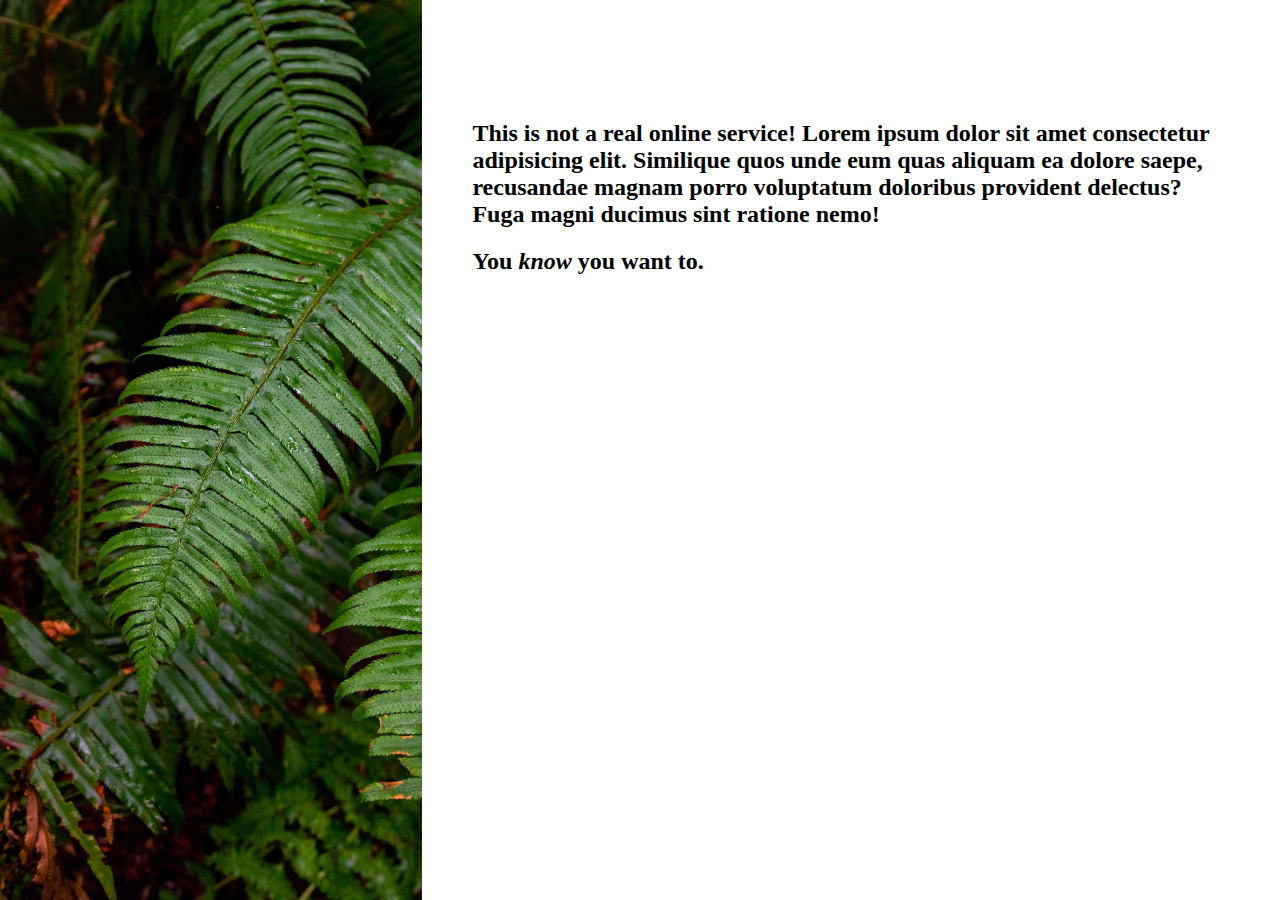
==== index.html @ a87145fd "Updated html and css Added divs and flexbox" ====
<!DOCTYPE html>
<html lang="en">
  <head>
    <meta charset="UTF-8" />
    <meta http-equiv="X-UA-Compatible" content="IE=edge" />
    <meta name="viewport" content="width=device-width, initial-scale=1.0" />
    <meta name="description" content="" />
    <meta name="keywords" content="" />
    <link rel="stylesheet" href="style.css" />
    <title>Sign-Up Form</title>
  </head>
  <body>
    <div class="main">
      <div class="left"></div>
      <div class="right">
        <h2>
          This is not a real online service! Lorem ipsum dolor sit amet
          consectetur adipisicing elit. Similique quos unde eum quas aliquam ea
          dolore saepe, recusandae magnam porro voluptatum doloribus provident
          delectus? Fuga magni ducimus sint ratione nemo!
        </h2>
        <h2>You <span class="italic">know</span> you want to.</h2>
      </div>
    </div>
  </body>
</html>
---- style.css ----
/* @font-face kit by Fonts2u (https://fonts2u.com) */
@font-face {
  font-family: "Norse";
  src: url("Font/Norse.eot?") format("eot"),
    url("Font/Norse.woff") format("woff"),
    url("Font/Norse.ttf") format("truetype"),
    url("Font/Norse.svg#Norse") format("svg");
  font-weight: normal;
  font-style: normal;
}

h1 {
  font-family: "Norse";
}

body {
  margin: 0;
  padding: 0;
}

.main {
  display: flex;
  height: 100vh;
}

.left {
  background-image: url("Images/background.avif");
  background-size: cover;
  flex-grow: 1;
  min-width: 33%;
}

.right {
  flex-grow: 2;
  padding: 100px 50px;
}

.italic {
  font-style: italic;
}
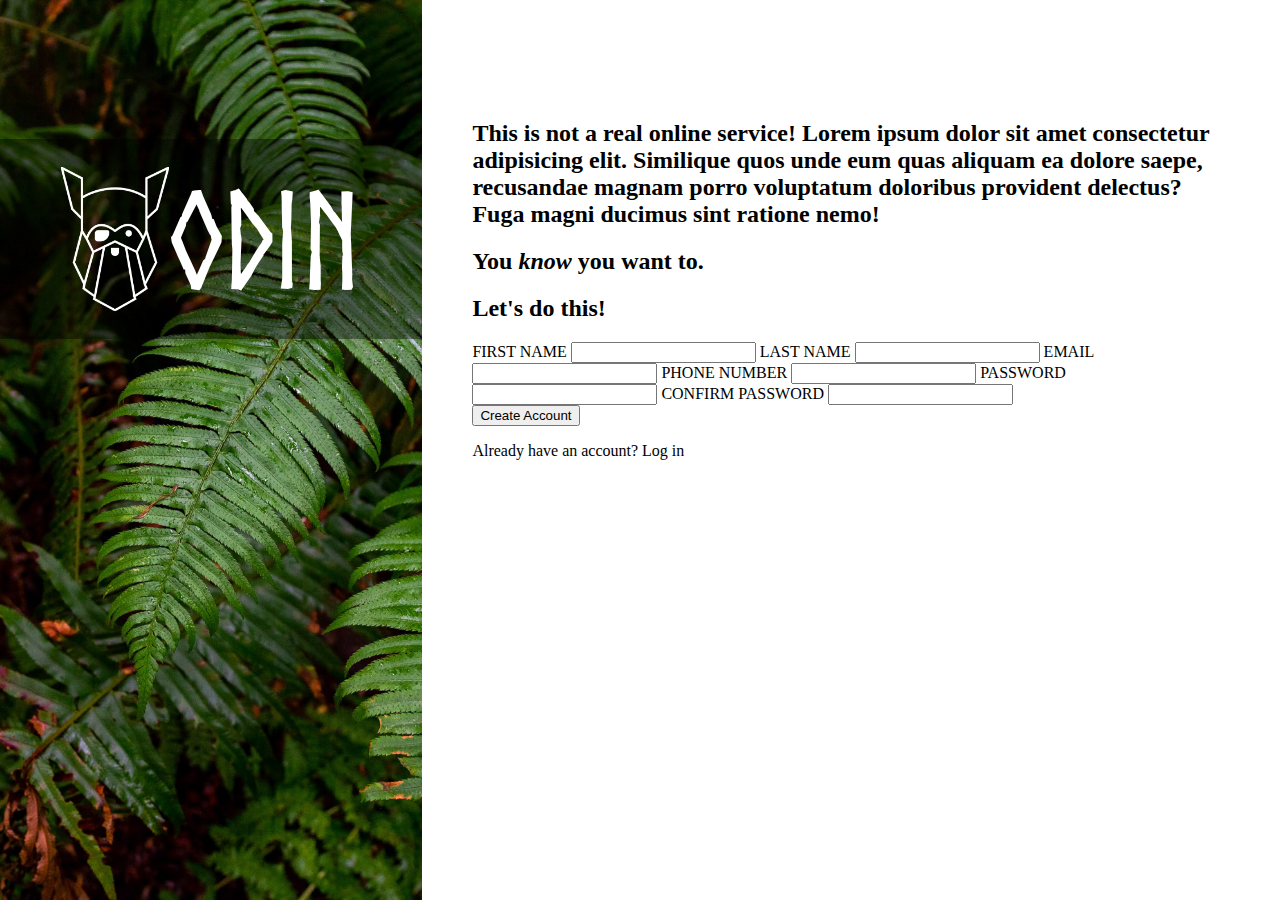
==== commit 49761df8: "Updated html and css" ====
--- a/index.html
+++ b/index.html
@@ -11,7 +11,14 @@
   </head>
   <body>
     <div class="main">
-      <div class="left"></div>
+      <div class="left">
+        <div class="logo">
+          <img src="Images/odin-lined.png" alt="odin" srcset="" />
+          <div class="logo-text">
+            <h1>ODIN</h1>
+          </div>
+        </div>
+      </div>
       <div class="right">
         <h2>
           This is not a real online service! Lorem ipsum dolor sit amet
@@ -20,6 +27,25 @@
           delectus? Fuga magni ducimus sint ratione nemo!
         </h2>
         <h2>You <span class="italic">know</span> you want to.</h2>
+        <div>
+          <h2>Let's do this!</h2>
+          <form action="" method="post">
+            <label for="fname">FIRST NAME</label>
+            <input type="text" name="first_name" id="fname" />
+            <label for="lname">LAST NAME</label>
+            <input type="text" name="last_name" id="lname" />
+            <label for="email">EMAIL</label>
+            <input type="email" name="email" id="email" />
+            <label for="phone">PHONE NUMBER</label>
+            <input type="tel" name="phone" id="phone" />
+            <label for="pwd">PASSWORD</label>
+            <input type="password" name="pwd" id="pwd" />
+            <label for="confpwd">CONFIRM PASSWORD</label>
+            <input type="password" name="confpwd" id="confpwd" />
+          </form>
+          <button type="submit">Create Account</button>
+          <p>Already have an account? Log in</p>
+        </div>
       </div>
     </div>
   </body>
--- a/style.css
+++ b/style.css
@@ -11,6 +11,12 @@
 
 h1 {
   font-family: "Norse";
+  color: white;
+  font-size: 8rem;
+}
+
+img {
+  height: 9rem;
 }
 
 body {
@@ -38,3 +44,12 @@
 .italic {
   font-style: italic;
 }
+
+.logo {
+  height: 200px;
+  background-color: hsl(0, 0%, 0%, 0.4);
+  margin-top: 33%;
+  display: flex;
+  justify-content: center;
+  align-items: center;
+}
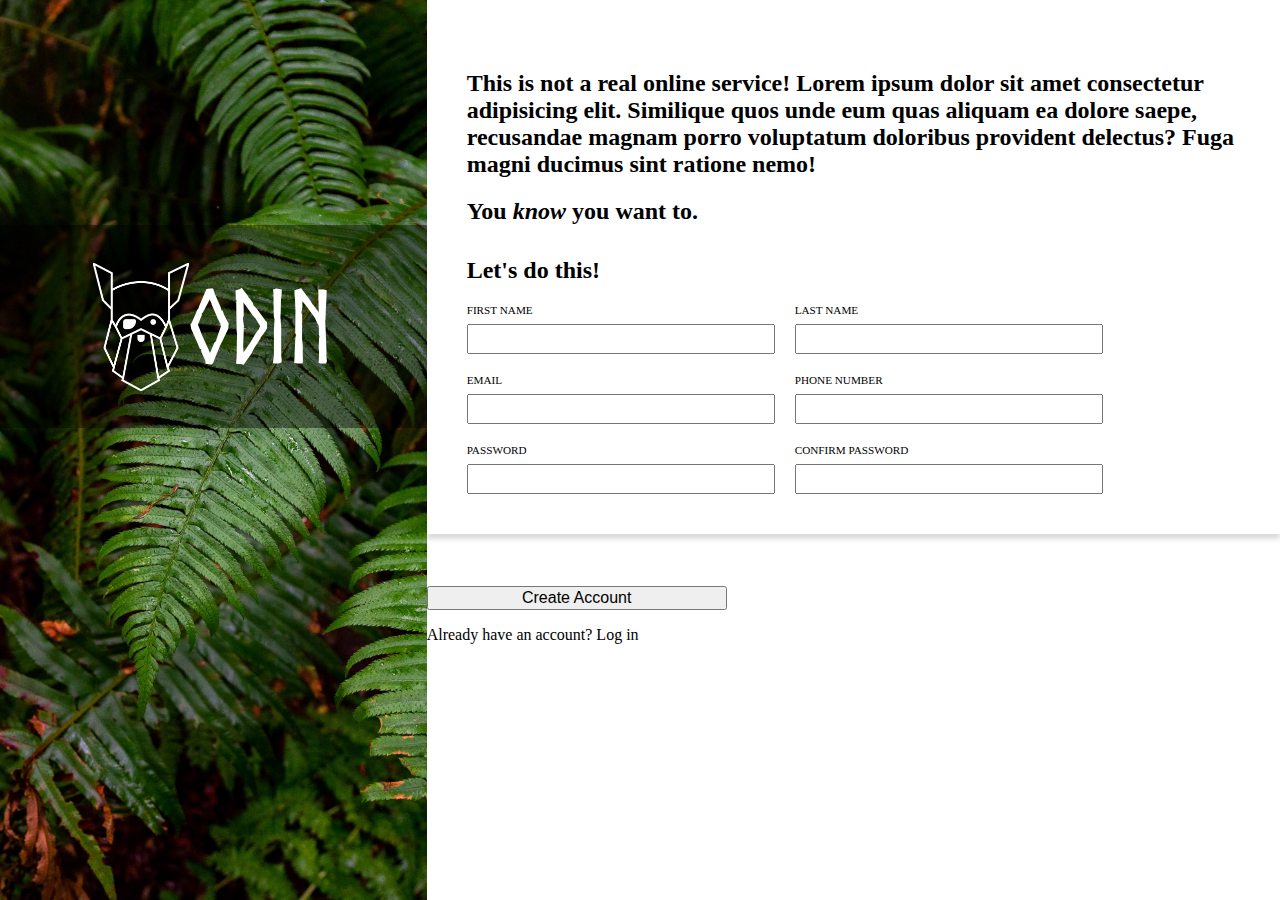
==== commit 53269d71: "Updaded form fields" ====
--- a/index.html
+++ b/index.html
@@ -14,38 +14,52 @@
       <div class="left">
         <div class="logo">
           <img src="Images/odin-lined.png" alt="odin" srcset="" />
-          <div class="logo-text">
-            <h1>ODIN</h1>
-          </div>
+          <h1 class="logo-text">ODIN</h1>
         </div>
       </div>
       <div class="right">
-        <h2>
+        <h2 class="top-text">
           This is not a real online service! Lorem ipsum dolor sit amet
           consectetur adipisicing elit. Similique quos unde eum quas aliquam ea
           dolore saepe, recusandae magnam porro voluptatum doloribus provident
           delectus? Fuga magni ducimus sint ratione nemo!
         </h2>
-        <h2>You <span class="italic">know</span> you want to.</h2>
-        <div>
-          <h2>Let's do this!</h2>
-          <form action="" method="post">
-            <label for="fname">FIRST NAME</label>
-            <input type="text" name="first_name" id="fname" />
-            <label for="lname">LAST NAME</label>
-            <input type="text" name="last_name" id="lname" />
-            <label for="email">EMAIL</label>
-            <input type="email" name="email" id="email" />
-            <label for="phone">PHONE NUMBER</label>
-            <input type="tel" name="phone" id="phone" />
-            <label for="pwd">PASSWORD</label>
-            <input type="password" name="pwd" id="pwd" />
-            <label for="confpwd">CONFIRM PASSWORD</label>
-            <input type="password" name="confpwd" id="confpwd" />
-          </form>
-          <button type="submit">Create Account</button>
+        <h2 class="top-text">
+          You <span class="italic">know</span> you want to.
+        </h2>
+        <form action="#" method="post">
+          <div class="form-block">
+            <h2 class="form-header">Let's do this!</h2>
+            <div class="form-container">
+              <div class="inputs">
+                <label for="fname">FIRST NAME </label>
+                <input type="text" name="first_name" id="fname" />
+              </div>
+              <div class="inputs">
+                <label for="lname">LAST NAME </label>
+                <input type="text" name="last_name" id="lname" />
+              </div>
+              <div class="inputs">
+                <label for="email">EMAIL </label>
+                <input type="email" name="email" id="email" />
+              </div>
+              <div class="inputs">
+                <label for="phone">PHONE NUMBER </label>
+                <input type="tel" name="phone" id="phone" />
+              </div>
+              <div class="inputs">
+                <label for="pwd">PASSWORD </label>
+                <input type="password" name="pwd" id="pwd" />
+              </div>
+              <div class="inputs">
+                <label for="confpwd">CONFIRM PASSWORD </label>
+                <input type="password" name="confpwd" id="confpwd" />
+              </div>
+            </div>
+          </div>
+          <input type="submit" value="Create Account" />
           <p>Already have an account? Log in</p>
-        </div>
+        </form>
       </div>
     </div>
   </body>
--- a/style.css
+++ b/style.css
@@ -12,16 +12,55 @@
 h1 {
   font-family: "Norse";
   color: white;
-  font-size: 8rem;
+  font-size: calc(2rem + 5vw);
 }
 
 img {
-  height: 9rem;
+  height: calc(4rem + 5vw);
 }
 
 body {
   margin: 0;
   padding: 0;
+}
+
+label {
+  font-size: 0.7rem;
+  margin-bottom: 0.5rem;
+}
+
+input {
+  min-width: 300px;
+  line-height: 1.5rem;
+  font-size: 1rem;
+}
+input[type="submit"] {
+  margin-top: 20px;
+}
+
+.form-block {
+  margin: 2rem 0;
+  box-shadow: rgba(0, 0, 0, 0.15) 0px 5px 5px;
+}
+
+.form-container {
+  display: flex;
+  flex-flow: row wrap;
+  gap: 20px;
+  max-width: 900px;
+  position: relative;
+  left: 40px;
+  padding-bottom: 40px;
+}
+
+.form-header {
+  position: relative;
+  left: 40px;
+}
+
+.inputs {
+  display: flex;
+  flex-flow: column wrap;
 }
 
 .main {
@@ -32,13 +71,12 @@
 .left {
   background-image: url("Images/background.avif");
   background-size: cover;
-  flex-grow: 1;
-  min-width: 33%;
+  flex: 1;
 }
 
 .right {
-  flex-grow: 2;
-  padding: 100px 50px;
+  padding-top: 50px;
+  flex: 2;
 }
 
 .italic {
@@ -46,10 +84,14 @@
 }
 
 .logo {
-  height: 200px;
+  height: calc(75px + 10vw);
   background-color: hsl(0, 0%, 0%, 0.4);
-  margin-top: 33%;
+  margin-top: 25vh;
   display: flex;
   justify-content: center;
   align-items: center;
 }
+
+.top-text {
+  padding: 0 40px;
+}
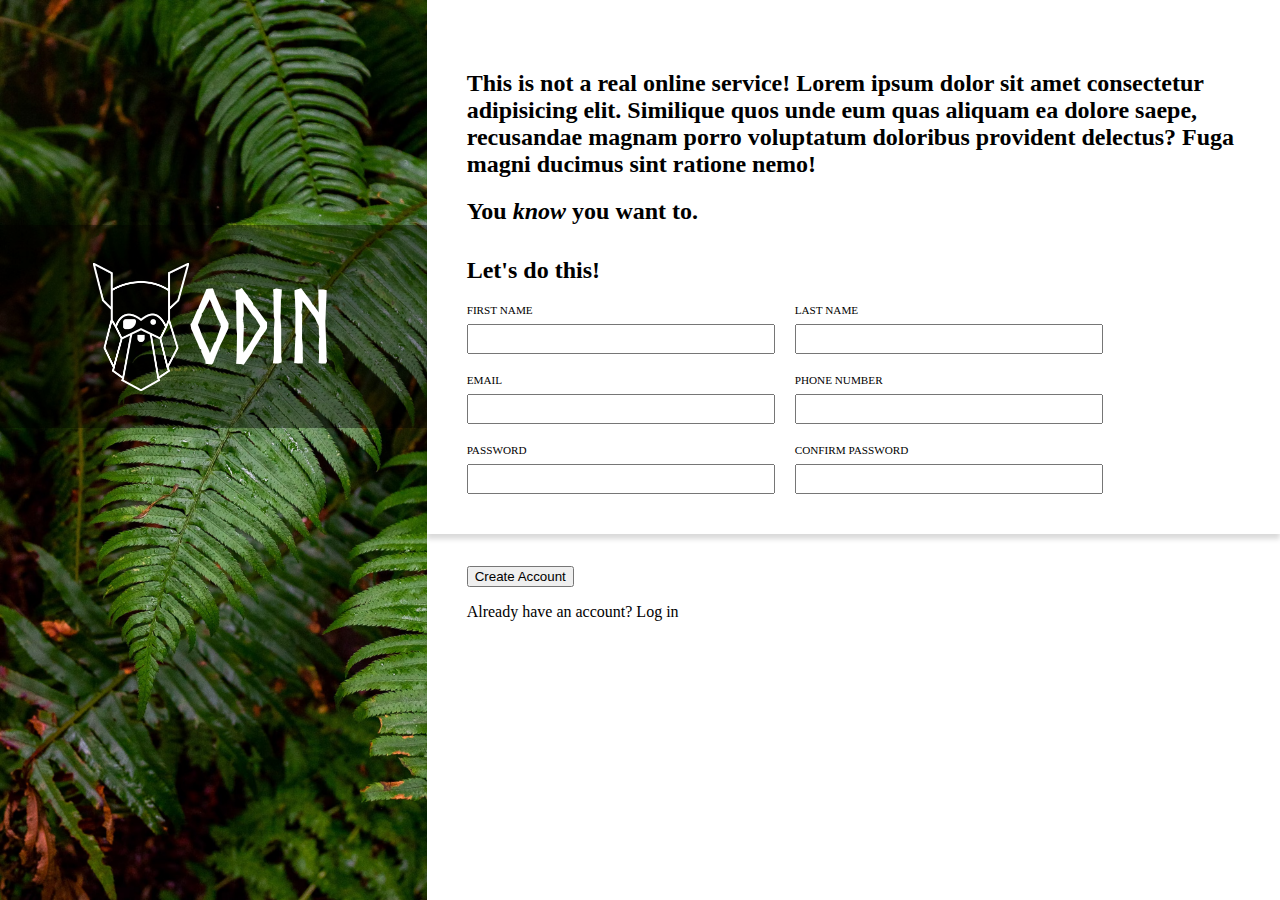
==== commit a6b44807: "Removed general style from submit" ====
--- a/index.html
+++ b/index.html
@@ -57,8 +57,10 @@
               </div>
             </div>
           </div>
-          <input type="submit" value="Create Account" />
-          <p>Already have an account? Log in</p>
+          <div class="submit">
+            <input type="submit" value="Create Account" />
+            <p>Already have an account? Log in</p>
+          </div>
         </form>
       </div>
     </div>
--- a/style.css
+++ b/style.css
@@ -29,13 +29,15 @@
   margin-bottom: 0.5rem;
 }
 
-input {
+input:not([type="submit"]) {
   min-width: 300px;
   line-height: 1.5rem;
   font-size: 1rem;
 }
-input[type="submit"] {
-  margin-top: 20px;
+
+.submit {
+  margin-top: 30px;
+  margin-left: 40px;
 }
 
 .form-block {
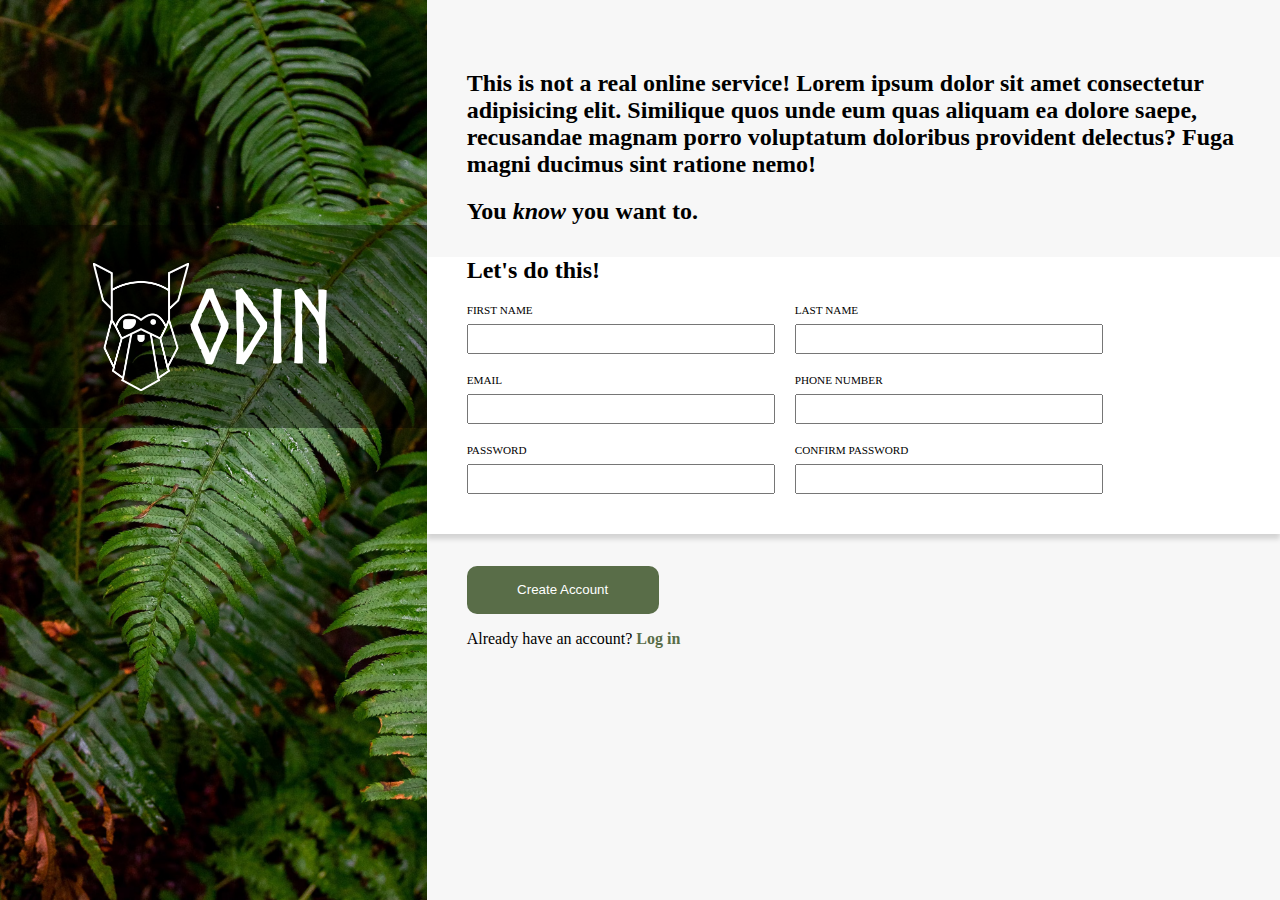
==== commit 32bb0687: "Updated right panel Added background color Updated button style Added span to log in" ====
--- a/index.html
+++ b/index.html
@@ -59,7 +59,7 @@
           </div>
           <div class="submit">
             <input type="submit" value="Create Account" />
-            <p>Already have an account? Log in</p>
+            <p>Already have an account? <span class="log-in">Log in</span></p>
           </div>
         </form>
       </div>
--- a/style.css
+++ b/style.css
@@ -35,6 +35,15 @@
   font-size: 1rem;
 }
 
+input[type="submit"] {
+  background-color: #596d48;
+  color: white;
+  height: 3rem;
+  width: 12rem;
+  border: none;
+  border-radius: 10px;
+}
+
 .submit {
   margin-top: 30px;
   margin-left: 40px;
@@ -43,6 +52,7 @@
 .form-block {
   margin: 2rem 0;
   box-shadow: rgba(0, 0, 0, 0.15) 0px 5px 5px;
+  background-color: white;
 }
 
 .form-container {
@@ -79,6 +89,7 @@
 .right {
   padding-top: 50px;
   flex: 2;
+  background-color: rgba(227, 227, 227, 0.3);
 }
 
 .italic {
@@ -97,3 +108,8 @@
 .top-text {
   padding: 0 40px;
 }
+
+.log-in {
+  color: #596d48;
+  font-weight: bold;
+}
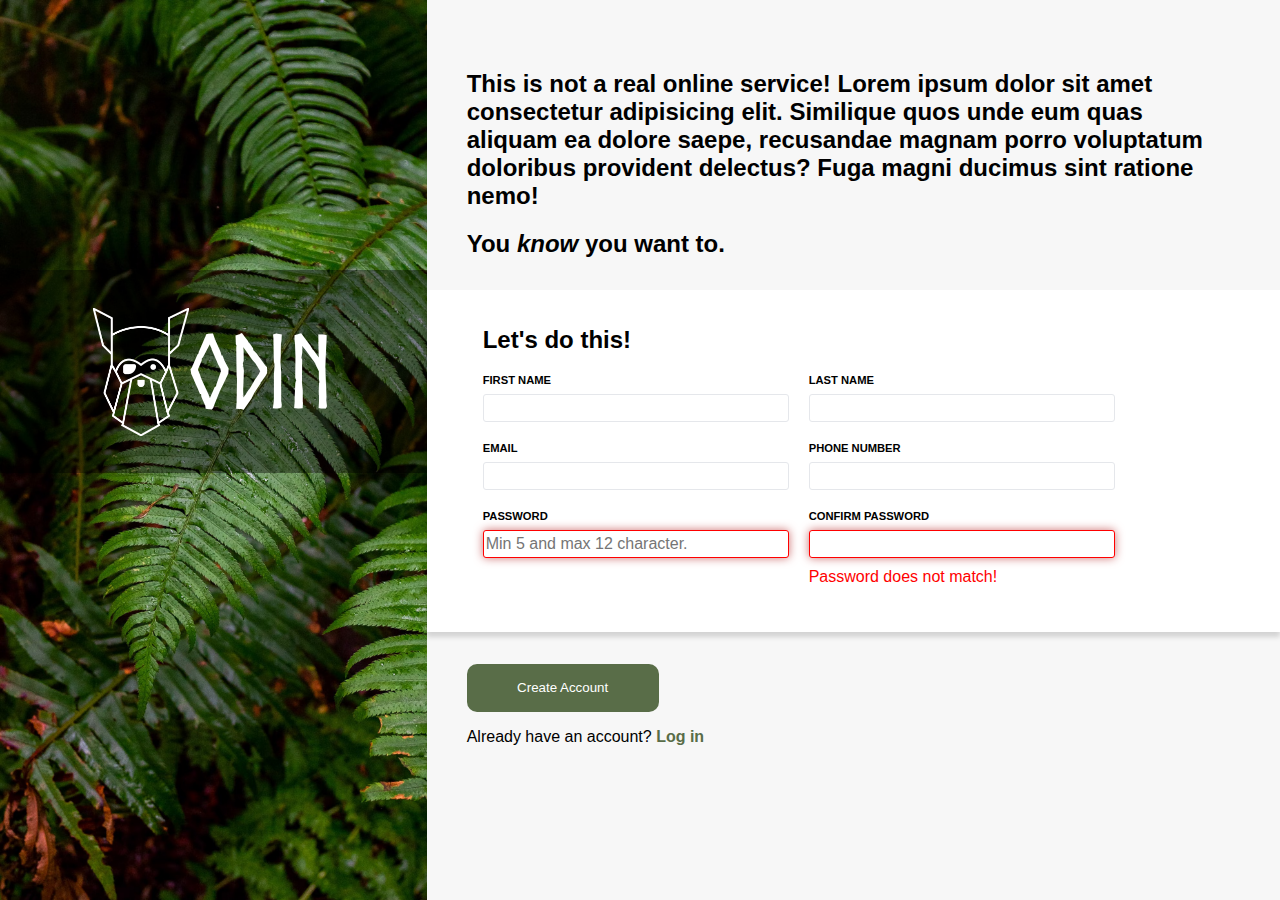
==== commit 4e02b1a2: "Updates Added JS Updated style Orientation depends on width" ====
--- a/index.html
+++ b/index.html
@@ -27,7 +27,7 @@
         <h2 class="top-text">
           You <span class="italic">know</span> you want to.
         </h2>
-        <form action="#" method="post">
+        <form action="index.html" method="post">
           <div class="form-block">
             <h2 class="form-header">Let's do this!</h2>
             <div class="form-container">
@@ -49,20 +49,35 @@
               </div>
               <div class="inputs">
                 <label for="pwd">PASSWORD </label>
-                <input type="password" name="pwd" id="pwd" />
+                <input
+                  type="password"
+                  name="pwd"
+                  id="pwd"
+                  minlength="5"
+                  maxlength="12"
+                  placeholder="Min 5 and max 12 character."
+                  required
+                />
+                <span></span>
               </div>
               <div class="inputs">
                 <label for="confpwd">CONFIRM PASSWORD </label>
-                <input type="password" name="confpwd" id="confpwd" />
+                <input type="password" name="confpwd" id="confpwd" required />
+                <span id="pwd-feedback" class="error"
+                  >Password does not match!</span
+                >
               </div>
             </div>
           </div>
           <div class="submit">
-            <input type="submit" value="Create Account" />
-            <p>Already have an account? <span class="log-in">Log in</span></p>
+            <input id="btn" type="submit" value="Create Account" />
+            <p>
+              Already have an account? <a href="#" class="log-in">Log in</a>
+            </p>
           </div>
         </form>
       </div>
     </div>
+    <script src="scipt.js"></script>
   </body>
 </html>
--- a/style.css
+++ b/style.css
@@ -27,12 +27,21 @@
 label {
   font-size: 0.7rem;
   margin-bottom: 0.5rem;
+  font-weight: bold;
 }
 
 input:not([type="submit"]) {
   min-width: 300px;
   line-height: 1.5rem;
   font-size: 1rem;
+  border: 1px solid #e5e7eb;
+  border-radius: 3px;
+}
+
+input:not([type="submit"]):focus {
+  outline: none !important;
+  border: 1px solid #007bff;
+  box-shadow: 0 0 10px #719ece;
 }
 
 input[type="submit"] {
@@ -44,6 +53,11 @@
   border-radius: 10px;
 }
 
+input[type="submit"]:hover {
+  background-color: #596d48d3;
+  cursor: pointer;
+}
+
 .submit {
   margin-top: 30px;
   margin-left: 40px;
@@ -51,6 +65,7 @@
 
 .form-block {
   margin: 2rem 0;
+  padding: 1rem;
   box-shadow: rgba(0, 0, 0, 0.15) 0px 5px 5px;
   background-color: white;
 }
@@ -90,6 +105,7 @@
   padding-top: 50px;
   flex: 2;
   background-color: rgba(227, 227, 227, 0.3);
+  font-family: "Segoe UI", Tahoma, Geneva, Verdana, sans-serif;
 }
 
 .italic {
@@ -99,7 +115,7 @@
 .logo {
   height: calc(75px + 10vw);
   background-color: hsl(0, 0%, 0%, 0.4);
-  margin-top: 25vh;
+  margin-top: 30vh;
   display: flex;
   justify-content: center;
   align-items: center;
@@ -112,4 +128,38 @@
 .log-in {
   color: #596d48;
   font-weight: bold;
+  text-decoration: none;
 }
+
+.log-in:hover {
+  color: #596d48d3;
+}
+
+input:invalid {
+  outline: none !important;
+  border: 1px solid #ff0000;
+  box-shadow: 0 0 10px #ce7171;
+}
+
+#pwd-feedback {
+  position: relative;
+  top: 10px;
+}
+
+.error {
+  color: red;
+}
+
+.match {
+  color: green;
+}
+
+@media only screen and (max-width: 600px) {
+  .main {
+    flex-direction: column;
+  }
+  .logo {
+    margin-top: 10vh;
+    margin-bottom: 10vh;
+  }
+}
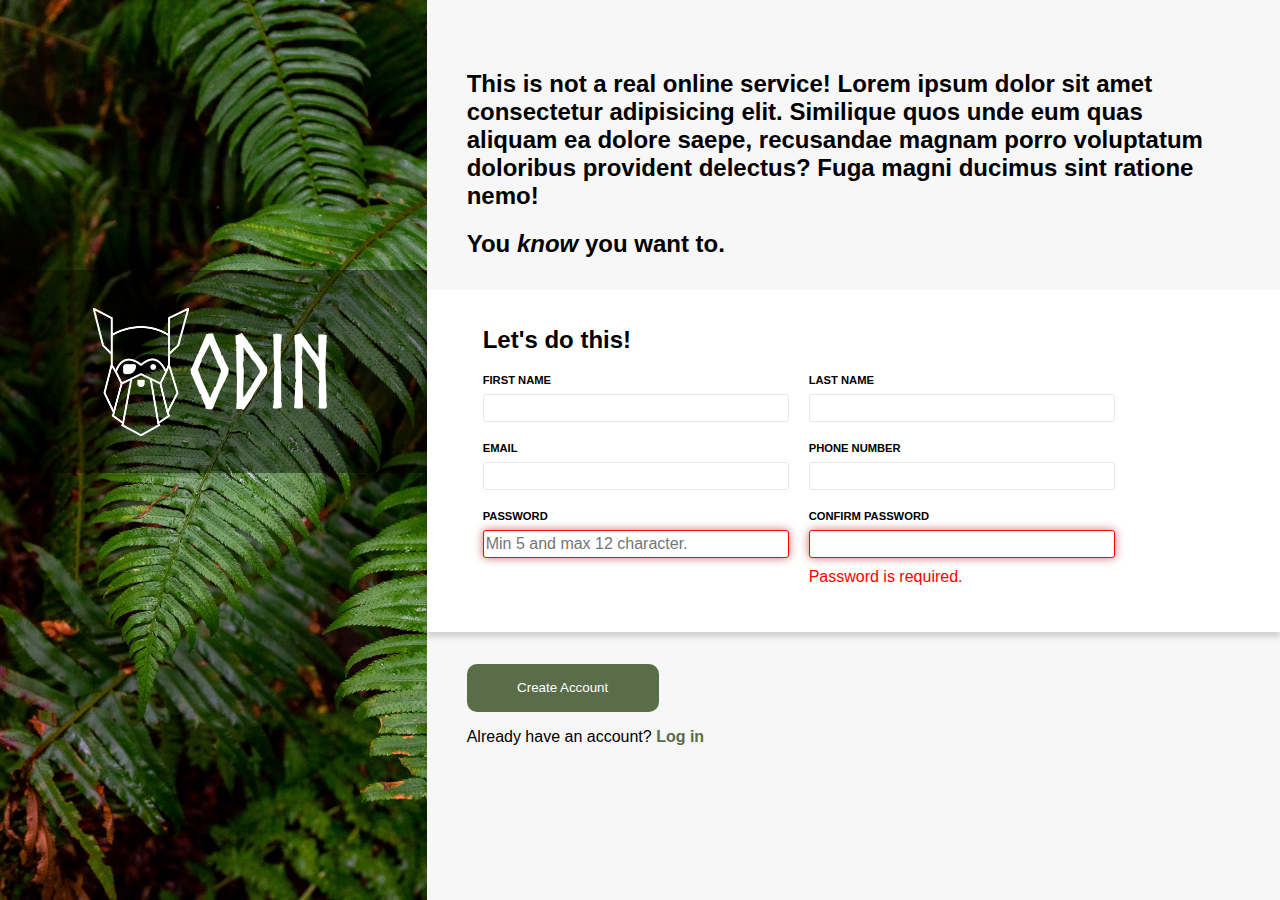
==== commit 14535e13: "Fixed password validation" ====
--- a/index.html
+++ b/index.html
@@ -64,7 +64,7 @@
                 <label for="confpwd">CONFIRM PASSWORD </label>
                 <input type="password" name="confpwd" id="confpwd" required />
                 <span id="pwd-feedback" class="error"
-                  >Password does not match!</span
+                  >Password is required.</span
                 >
               </div>
             </div>
